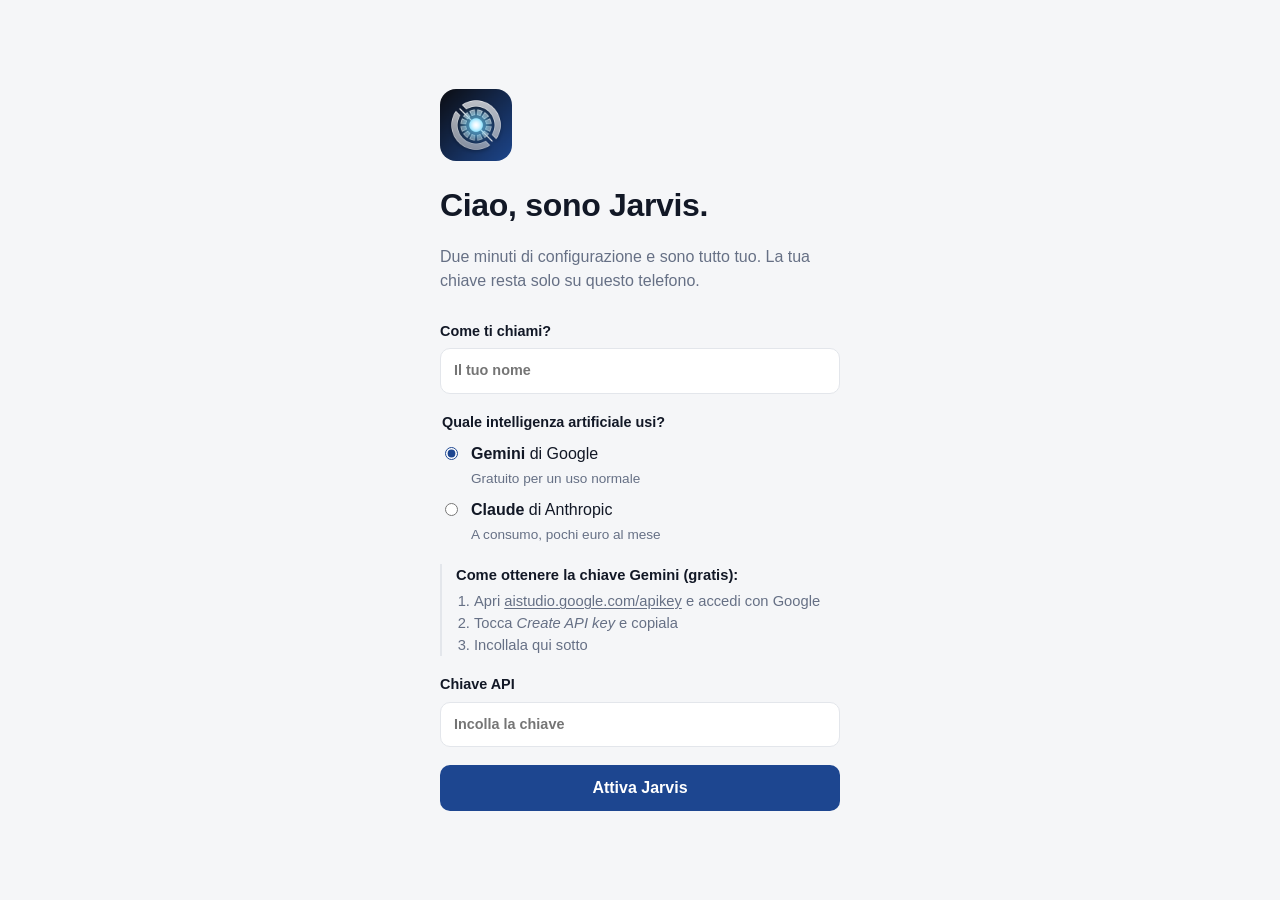
==== index.html @ 744f7053 "Jarvis: assistente personale PWA Co-Authored-By: Claude Opus 5.5 <noreply@anthropic.com>" ====
<!doctype html>
<html lang="it">
<head>
  <meta charset="utf-8">
  <meta name="viewport" content="width=device-width, initial-scale=1, viewport-fit=cover, interactive-widget=resizes-content">
  <title>Jarvis</title>
  <meta name="description" content="Jarvis, il tuo assistente personale.">
  <meta name="theme-color" content="#f5f6f8" media="(prefers-color-scheme: light)">
  <meta name="theme-color" content="#0c0e14" media="(prefers-color-scheme: dark)">
  <meta name="apple-mobile-web-app-capable" content="yes">
  <meta name="mobile-web-app-capable" content="yes">
  <meta name="apple-mobile-web-app-status-bar-style" content="default">
  <meta name="apple-mobile-web-app-title" content="Jarvis">
  <link rel="manifest" href="manifest.webmanifest">
  <link rel="icon" type="image/png" sizes="48x48" href="icons/favicon-48.png">
  <link rel="apple-touch-icon" href="icons/apple-touch-icon.png">
  <link rel="stylesheet" href="style.css">
</head>
<body>
  <!-- Configurazione iniziale -->
  <section id="setup" class="screen" hidden>
    <div class="setup-card">
      <img class="app-icon big" src="icons/icon-192.png" alt="">
      <h1 class="serif">Ciao, sono Jarvis.</h1>
      <p class="muted">Due minuti di configurazione e sono tutto tuo. La tua chiave resta solo su questo telefono.</p>

      <form id="setup-form">
        <label>Come ti chiami?
          <input id="setup-name" autocomplete="given-name" placeholder="Il tuo nome" required>
        </label>

        <fieldset>
          <legend>Quale intelligenza artificiale usi?</legend>
          <label class="choice">
            <input type="radio" name="provider" value="gemini" checked>
            <span><strong>Gemini</strong> di Google<br><span class="muted small">Gratuito per un uso normale</span></span>
          </label>
          <label class="choice">
            <input type="radio" name="provider" value="claude">
            <span><strong>Claude</strong> di Anthropic<br><span class="muted small">A consumo, pochi euro al mese</span></span>
          </label>
        </fieldset>

        <div class="howto" data-for="gemini">
          <p><strong>Come ottenere la chiave Gemini (gratis):</strong></p>
          <ol>
            <li>Apri <a href="https://aistudio.google.com/apikey" target="_blank" rel="noopener">aistudio.google.com/apikey</a> e accedi con Google</li>
            <li>Tocca <em>Create API key</em> e copiala</li>
            <li>Incollala qui sotto</li>
          </ol>
        </div>
        <div class="howto" data-for="claude" hidden>
          <p><strong>Come ottenere la chiave Claude:</strong></p>
          <ol>
            <li>Apri <a href="https://console.anthropic.com/settings/keys" target="_blank" rel="noopener">console.anthropic.com</a> e crea un account</li>
            <li>In <em>Billing</em> aggiungi qualche euro di credito</li>
            <li>In <em>API keys</em> tocca <em>Create key</em>, copiala e incollala qui sotto</li>
          </ol>
          <p class="muted small">L'abbonamento Claude Pro/Max non vale qui: serve una chiave API.</p>
        </div>

        <label>Chiave API
          <input id="setup-key" type="password" autocomplete="off" spellcheck="false" placeholder="Incolla la chiave" required>
        </label>

        <p id="setup-error" class="error" hidden></p>
        <button id="setup-submit" type="submit" class="primary">Attiva Jarvis</button>
      </form>
    </div>
  </section>

  <!-- App principale -->
  <section id="main" class="screen" hidden>
    <header class="topbar">
      <div class="brand serif"><img class="app-icon" src="icons/icon-192.png" alt="">Jarvis</div>
      <nav class="tabs" role="tablist">
        <button role="tab" data-tab="chat" aria-selected="true">Chat</button>
        <button role="tab" data-tab="notes" aria-selected="false">Promemoria <span id="notes-badge" class="badge" hidden></span></button>
        <button role="tab" data-tab="settings" aria-selected="false" aria-label="Impostazioni"><svg viewBox="0 0 24 24"><circle cx="12" cy="12" r="3"/><path d="M19.4 15a1.7 1.7 0 0 0 .3 1.8l.1.1a2 2 0 1 1-2.8 2.8l-.1-.1a1.7 1.7 0 0 0-1.8-.3 1.7 1.7 0 0 0-1 1.5V21a2 2 0 1 1-4 0v-.1a1.7 1.7 0 0 0-1.1-1.5 1.7 1.7 0 0 0-1.8.3l-.1.1a2 2 0 1 1-2.8-2.8l.1-.1a1.7 1.7 0 0 0 .3-1.8 1.7 1.7 0 0 0-1.5-1H3a2 2 0 1 1 0-4h.1a1.7 1.7 0 0 0 1.5-1.1 1.7 1.7 0 0 0-.3-1.8l-.1-.1a2 2 0 1 1 2.8-2.8l.1.1a1.7 1.7 0 0 0 1.8.3H9a1.7 1.7 0 0 0 1-1.5V3a2 2 0 1 1 4 0v.1a1.7 1.7 0 0 0 1 1.5 1.7 1.7 0 0 0 1.8-.3l.1-.1a2 2 0 1 1 2.8 2.8l-.1.1a1.7 1.7 0 0 0-.3 1.8V9a1.7 1.7 0 0 0 1.5 1H21a2 2 0 1 1 0 4h-.1a1.7 1.7 0 0 0-1.5 1z"/></svg></button>
      </nav>
    </header>

    <div id="install-banner" class="banner" hidden>
      <span id="install-text"></span>
      <button id="install-btn" class="ghost" hidden>Installa</button>
      <button id="install-close" class="close" aria-label="Chiudi"><svg viewBox="0 0 24 24"><path d="M6 6l12 12M18 6L6 18"/></svg></button>
    </div>

    <!-- Chat -->
    <div id="tab-chat" class="tab">
      <div id="messages" class="messages" aria-live="polite"></div>
      <div class="quick">
        <button data-quick="brief">Brief del giorno</button>
        <button data-quick="news">Notizie</button>
        <button data-quick="email">Scrivi una email</button>
      </div>
      <form id="composer" class="composer">
        <button id="mic" type="button" class="icon" aria-label="Parla" hidden><svg viewBox="0 0 24 24"><rect x="9" y="3" width="6" height="11" rx="3"/><path d="M5 11a7 7 0 0 0 14 0M12 18v3"/></svg></button>
        <textarea id="input" rows="1" placeholder="Chiedi a Jarvis…" enterkeyhint="send"></textarea>
        <button id="send" type="submit" class="icon primary" aria-label="Invia"><svg viewBox="0 0 24 24"><path d="M12 19V5M5 12l7-7 7 7"/></svg></button>
      </form>
    </div>

    <!-- Promemoria -->
    <div id="tab-notes" class="tab" hidden>
      <form id="note-form" class="note-form">
        <input id="note-text" placeholder="Nuovo promemoria…" required>
        <input id="note-date" type="date" aria-label="Scadenza">
        <button type="submit" class="primary">Aggiungi</button>
      </form>
      <p class="muted small">Puoi anche dire a Jarvis "ricordami di…" in chat.</p>
      <ul id="notes" class="notes"></ul>
    </div>

    <!-- Impostazioni -->
    <div id="tab-settings" class="tab" hidden>
      <form id="settings-form" class="settings">
        <label>Il tuo nome <input id="set-name"></label>
        <label>Intelligenza artificiale
          <select id="set-provider">
            <option value="gemini">Gemini (Google)</option>
            <option value="claude">Claude (Anthropic)</option>
          </select>
        </label>
        <label>Chiave API <input id="set-key" type="password" autocomplete="off" spellcheck="false"></label>
        <label data-for="claude">Modello Claude
          <select id="set-claude-model">
            <option value="claude-opus-5-5">Opus 5.5 — il più capace</option>
            <option value="claude-sonnet-5-5">Sonnet 5.5 — equilibrato, costa la metà</option>
            <option value="claude-haiku-5-5">Haiku 5.5 — veloce ed economico</option>
          </select>
        </label>
        <label class="choice"><input id="set-voice" type="checkbox"> <span>Leggi le risposte ad alta voce</span></label>
        <p id="settings-msg" class="small" hidden></p>
        <button type="submit" class="primary">Salva</button>
      </form>
      <div class="danger-zone">
        <button id="clear-chat" class="ghost">Cancella la conversazione</button>
        <button id="reset-all" class="ghost danger">Reset completo (cancella tutto)</button>
      </div>
      <p class="muted small">I dati restano solo su questo telefono. Jarvis non invia email né fa acquisti: prepara bozze che invii tu.</p>
    </div>
  </section>

  <script type="module" src="app.js"></script>
</body>
</html>
---- style.css ----
:root {
  --bg: #f5f6f8;
  --surface: #ffffff;
  --line: #e3e6eb;
  --text: #121826;
  --muted: #667085;
  --accent: #1d4690;
  --on-accent: #ffffff;
  --soft: #eceff4;
  --danger: #b42318;
  --radius: 12px;
  color-scheme: light;
}
@media (prefers-color-scheme: dark) {
  :root {
    --bg: #0c0e14;
    --surface: #151a24;
    --line: #232a38;
    --text: #e8ecf3;
    --muted: #8a93a6;
    --accent: #7cc4f2;
    --on-accent: #0c0e14;
    --soft: #1a2030;
    --danger: #f97066;
    color-scheme: dark;
  }
}

* { box-sizing: border-box; }
html, body { height: 100%; }
body {
  margin: 0;
  background: var(--bg);
  color: var(--text);
  font: 16px/1.5 -apple-system, BlinkMacSystemFont, "Segoe UI", Roboto, sans-serif;
  -webkit-tap-highlight-color: transparent;
}
[hidden] { display: none !important; }
a { color: inherit; text-decoration-thickness: 1px; text-underline-offset: 2px; }
button, input, select, textarea { font: inherit; color: inherit; }
svg { width: 20px; height: 20px; fill: none; stroke: currentColor; stroke-width: 1.8; stroke-linecap: round; stroke-linejoin: round; display: block; }

.muted { color: var(--muted); }
.small { font-size: .85rem; }
.error { color: var(--danger); }
.serif { letter-spacing: -.01em; }
.app-icon { width: 30px; height: 30px; border-radius: 7px; display: block; }
.app-icon.big { width: 72px; height: 72px; border-radius: 16px; margin-bottom: 20px; }

.screen {
  height: 100dvh;
  display: flex;
  flex-direction: column;
  padding: env(safe-area-inset-top) env(safe-area-inset-right) env(safe-area-inset-bottom) env(safe-area-inset-left);
}

/* Configurazione */
#setup { overflow-y: auto; }
.setup-card { width: 100%; max-width: 440px; margin: auto; padding: 40px 20px; }
.setup-card h1 { margin: 0 0 6px; font-size: 2rem; font-weight: 600; }
.setup-card form { display: grid; gap: 18px; margin-top: 28px; }
label { display: grid; gap: 6px; font-size: .9rem; font-weight: 600; }
fieldset { border: 0; padding: 0; margin: 0; display: grid; gap: 8px; }
legend { font-size: .9rem; font-weight: 600; margin-bottom: 8px; }
.choice { display: flex; gap: 10px; align-items: flex-start; font-weight: 400; font-size: 1rem; }
.choice input { margin-top: 5px; accent-color: var(--accent); }
.howto { border-left: 2px solid var(--line); padding: 0 0 0 14px; font-size: .92rem; color: var(--muted); }
.howto p { margin: 0 0 4px; color: var(--text); }
.howto ol { padding-left: 18px; margin: 0; }

input:not([type=radio]):not([type=checkbox]), select, textarea {
  width: 100%; padding: 11px 13px; border-radius: 10px;
  background: var(--surface); border: 1px solid var(--line); outline: none;
}
input:focus, select:focus, textarea:focus { border-color: var(--accent); }

button { cursor: pointer; border: 0; border-radius: 10px; padding: 11px 16px; background: var(--soft); }
button.primary { background: var(--accent); color: var(--on-accent); font-weight: 600; }
button:disabled { opacity: .45; }
button.ghost { background: transparent; border: 1px solid var(--line); }
button.danger { color: var(--danger); }
button.icon { width: 44px; height: 44px; padding: 0; flex: none; display: grid; place-items: center; border-radius: 50%; }

/* Barra superiore */
.topbar {
  display: flex; align-items: center; justify-content: space-between; gap: 8px;
  padding: 10px 16px; border-bottom: 1px solid var(--line); background: var(--bg);
}
.brand { font-size: 1.2rem; font-weight: 650; display: flex; align-items: center; gap: 10px; }
.tabs { display: flex; gap: 2px; }
.tabs button { padding: 7px 11px; background: transparent; color: var(--muted); font-size: .92rem; display: flex; align-items: center; gap: 6px; }
.tabs button[aria-selected=true] { color: var(--text); background: var(--soft); }
.badge { background: var(--danger); color: #fff; border-radius: 99px; min-width: 18px; padding: 0 5px; font-size: .72rem; font-weight: 700; line-height: 18px; text-align: center; }

.banner {
  display: flex; align-items: center; gap: 8px; margin: 10px 16px 0; padding: 10px 12px;
  background: var(--surface); border: 1px solid var(--line); border-radius: var(--radius); font-size: .9rem;
}
.banner span { flex: 1; }
.banner button { padding: 6px 10px; }
.banner .close { width: 32px; height: 32px; padding: 0; display: grid; place-items: center; background: transparent; }

.tab { flex: 1; min-height: 0; display: flex; flex-direction: column; }
#tab-notes, #tab-settings { overflow-y: auto; padding: 18px 16px; gap: 12px; }

/* Chat */
.messages { flex: 1; overflow-y: auto; padding: 18px 16px; display: flex; flex-direction: column; gap: 14px; }
.msg { max-width: 86%; overflow-wrap: anywhere; }
.msg.user { align-self: flex-end; background: var(--accent); color: var(--on-accent); padding: 9px 14px; border-radius: 18px 18px 4px 18px; white-space: pre-wrap; }
.msg.assistant { align-self: flex-start; padding: 2px 0; max-width: 100%; }
.msg.assistant p { margin: 0 0 8px; }
.msg.assistant p:last-of-type { margin-bottom: 0; }
.msg.assistant ul, .msg.assistant ol { margin: 4px 0 8px; padding-left: 20px; }
.msg.assistant code { background: var(--soft); padding: 1px 5px; border-radius: 4px; font-size: .9em; }
.msg.error { color: var(--danger); }
.msg .sources { margin-top: 10px; font-size: .8rem; color: var(--muted); display: grid; gap: 2px; }
.msg .sources a { overflow: hidden; text-overflow: ellipsis; white-space: nowrap; }
.msg .saved { margin-top: 10px; font-size: .85rem; padding: 8px 10px; background: var(--surface); border: 1px solid var(--line); border-radius: 8px; }
.msg .actions { margin-top: 6px; display: flex; gap: 2px; }
.msg .actions button { padding: 4px 8px; font-size: .8rem; background: transparent; color: var(--muted); }
.typing { color: var(--muted); }
.typing::after { content: "Sto pensando…"; animation: fade 1.6s ease-in-out infinite; }
@keyframes fade { 50% { opacity: .4; } }

.empty { margin: auto 0; padding: 20px 4px; }
.empty h2 { font-size: 1.7rem; font-weight: 600; margin: 0 0 8px; }
.empty p { color: var(--muted); margin: 0; }

.quick { display: flex; gap: 8px; overflow-x: auto; padding: 0 16px 10px; scrollbar-width: none; }
.quick button { flex: none; padding: 7px 13px; border-radius: 99px; background: transparent; border: 1px solid var(--line); font-size: .87rem; }

.composer { display: flex; align-items: flex-end; gap: 6px; padding: 8px 12px 12px; border-top: 1px solid var(--line); }
.composer textarea { resize: none; max-height: 140px; border-radius: 22px; padding: 10px 16px; }
#mic { background: transparent; color: var(--muted); }
#mic.listening { background: var(--danger); color: #fff; }

/* Promemoria */
.note-form { display: grid; grid-template-columns: 1fr auto; gap: 8px; }
.note-form #note-text { grid-column: 1 / -1; }
.notes { list-style: none; margin: 8px 0 0; padding: 0; }
.notes li { display: flex; align-items: center; gap: 12px; padding: 12px 2px; border-bottom: 1px solid var(--line); }
.notes li.done .n-text { text-decoration: line-through; color: var(--muted); }
.notes input[type=checkbox] { width: 20px; height: 20px; accent-color: var(--accent); flex: none; margin: 0; }
.n-body { flex: 1; min-width: 0; }
.n-date { font-size: .8rem; color: var(--muted); }
.notes li.overdue .n-date { color: var(--danger); }
.notes .del { background: transparent; color: var(--muted); padding: 6px; }
.notes .del svg { width: 16px; height: 16px; }

/* Impostazioni */
.settings { display: grid; gap: 16px; }
.danger-zone { display: grid; gap: 8px; margin-top: 12px; padding-top: 16px; border-top: 1px solid var(--line); }
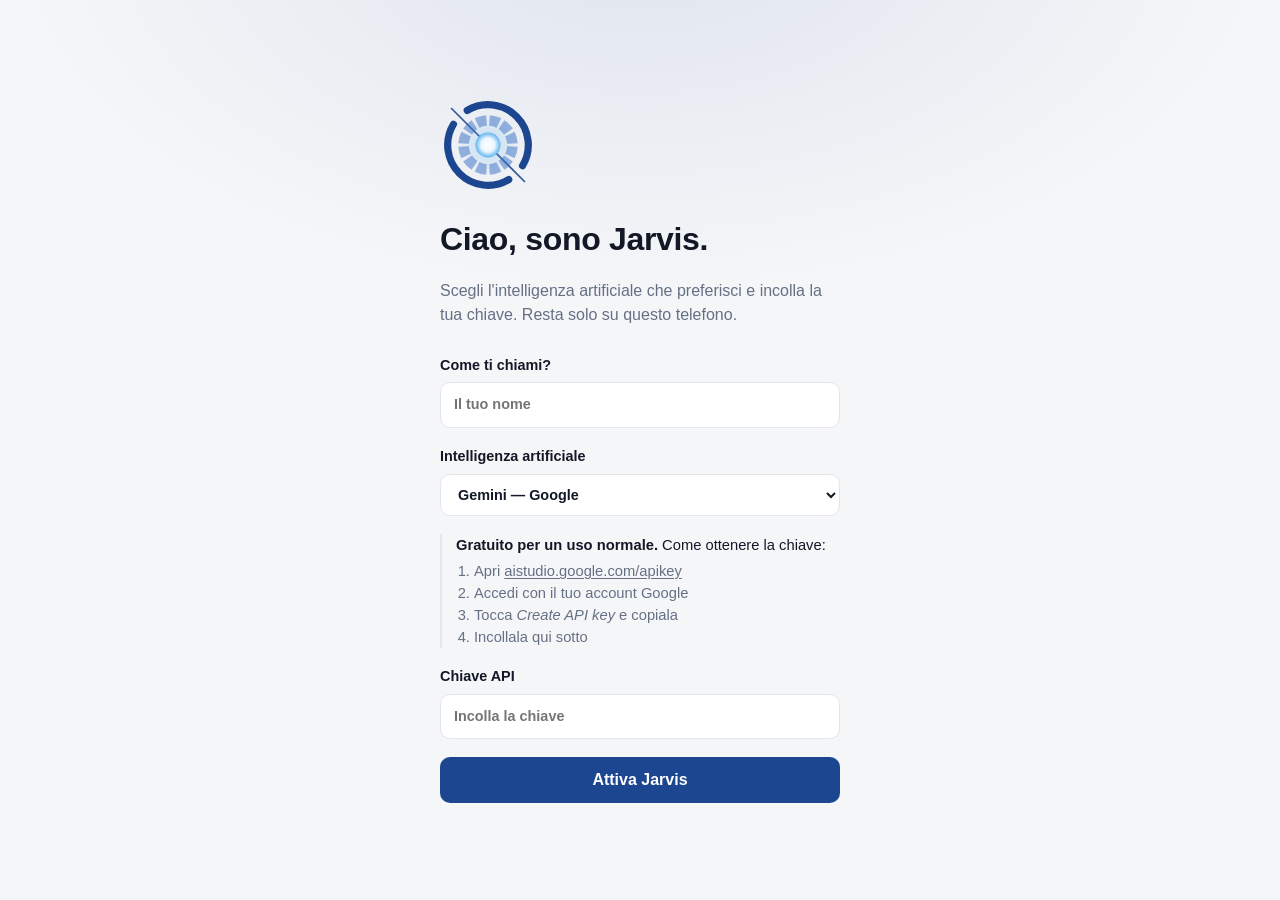
==== commit 0c3c79b6: "Reattore animato e supporto a 8 provider AI - Reattore SVG vivo: accensione, rotazione mentre pensa," ====
--- a/index.html
+++ b/index.html
@@ -17,47 +17,26 @@
   <link rel="stylesheet" href="style.css">
 </head>
 <body>
+  <!-- Accensione -->
+  <div id="boot" class="boot" hidden aria-hidden="true"><div class="reactor-slot xl"></div></div>
+
   <!-- Configurazione iniziale -->
   <section id="setup" class="screen" hidden>
     <div class="setup-card">
-      <img class="app-icon big" src="icons/icon-192.png" alt="">
-      <h1 class="serif">Ciao, sono Jarvis.</h1>
-      <p class="muted">Due minuti di configurazione e sono tutto tuo. La tua chiave resta solo su questo telefono.</p>
+      <div class="reactor-slot lg"></div>
+      <h1>Ciao, sono Jarvis.</h1>
+      <p class="muted">Scegli l'intelligenza artificiale che preferisci e incolla la tua chiave. Resta solo su questo telefono.</p>
 
       <form id="setup-form">
         <label>Come ti chiami?
           <input id="setup-name" autocomplete="given-name" placeholder="Il tuo nome" required>
         </label>
 
-        <fieldset>
-          <legend>Quale intelligenza artificiale usi?</legend>
-          <label class="choice">
-            <input type="radio" name="provider" value="gemini" checked>
-            <span><strong>Gemini</strong> di Google<br><span class="muted small">Gratuito per un uso normale</span></span>
-          </label>
-          <label class="choice">
-            <input type="radio" name="provider" value="claude">
-            <span><strong>Claude</strong> di Anthropic<br><span class="muted small">A consumo, pochi euro al mese</span></span>
-          </label>
-        </fieldset>
+        <label>Intelligenza artificiale
+          <select id="setup-provider"></select>
+        </label>
 
-        <div class="howto" data-for="gemini">
-          <p><strong>Come ottenere la chiave Gemini (gratis):</strong></p>
-          <ol>
-            <li>Apri <a href="https://aistudio.google.com/apikey" target="_blank" rel="noopener">aistudio.google.com/apikey</a> e accedi con Google</li>
-            <li>Tocca <em>Create API key</em> e copiala</li>
-            <li>Incollala qui sotto</li>
-          </ol>
-        </div>
-        <div class="howto" data-for="claude" hidden>
-          <p><strong>Come ottenere la chiave Claude:</strong></p>
-          <ol>
-            <li>Apri <a href="https://console.anthropic.com/settings/keys" target="_blank" rel="noopener">console.anthropic.com</a> e crea un account</li>
-            <li>In <em>Billing</em> aggiungi qualche euro di credito</li>
-            <li>In <em>API keys</em> tocca <em>Create key</em>, copiala e incollala qui sotto</li>
-          </ol>
-          <p class="muted small">L'abbonamento Claude Pro/Max non vale qui: serve una chiave API.</p>
-        </div>
+        <div id="setup-howto" class="howto"></div>
 
         <label>Chiave API
           <input id="setup-key" type="password" autocomplete="off" spellcheck="false" placeholder="Incolla la chiave" required>
@@ -71,24 +50,27 @@
 
   <!-- App principale -->
   <section id="main" class="screen" hidden>
-    <header class="topbar">
-      <div class="brand serif"><img class="app-icon" src="icons/icon-192.png" alt="">Jarvis</div>
+    <header class="topbar glass">
+      <div class="topbar-row">
+      <div class="brand"><div class="reactor-slot sm"></div><div><div>Jarvis</div><div id="model-chip" class="model-chip"></div></div></div>
       <nav class="tabs" role="tablist">
         <button role="tab" data-tab="chat" aria-selected="true">Chat</button>
         <button role="tab" data-tab="notes" aria-selected="false">Promemoria <span id="notes-badge" class="badge" hidden></span></button>
         <button role="tab" data-tab="settings" aria-selected="false" aria-label="Impostazioni"><svg viewBox="0 0 24 24"><circle cx="12" cy="12" r="3"/><path d="M19.4 15a1.7 1.7 0 0 0 .3 1.8l.1.1a2 2 0 1 1-2.8 2.8l-.1-.1a1.7 1.7 0 0 0-1.8-.3 1.7 1.7 0 0 0-1 1.5V21a2 2 0 1 1-4 0v-.1a1.7 1.7 0 0 0-1.1-1.5 1.7 1.7 0 0 0-1.8.3l-.1.1a2 2 0 1 1-2.8-2.8l.1-.1a1.7 1.7 0 0 0 .3-1.8 1.7 1.7 0 0 0-1.5-1H3a2 2 0 1 1 0-4h.1a1.7 1.7 0 0 0 1.5-1.1 1.7 1.7 0 0 0-.3-1.8l-.1-.1a2 2 0 1 1 2.8-2.8l.1.1a1.7 1.7 0 0 0 1.8.3H9a1.7 1.7 0 0 0 1-1.5V3a2 2 0 1 1 4 0v.1a1.7 1.7 0 0 0 1 1.5 1.7 1.7 0 0 0 1.8-.3l.1-.1a2 2 0 1 1 2.8 2.8l-.1.1a1.7 1.7 0 0 0-.3 1.8V9a1.7 1.7 0 0 0 1.5 1H21a2 2 0 1 1 0 4h-.1a1.7 1.7 0 0 0-1.5 1z"/></svg></button>
       </nav>
+      </div>
+      <div id="install-banner" class="banner" hidden>
+        <span id="install-text"></span>
+        <button id="install-btn" class="ghost" hidden>Installa</button>
+        <button id="install-close" class="close" aria-label="Chiudi"><svg viewBox="0 0 24 24"><path d="M6 6l12 12M18 6L6 18"/></svg></button>
+      </div>
     </header>
 
-    <div id="install-banner" class="banner" hidden>
-      <span id="install-text"></span>
-      <button id="install-btn" class="ghost" hidden>Installa</button>
-      <button id="install-close" class="close" aria-label="Chiudi"><svg viewBox="0 0 24 24"><path d="M6 6l12 12M18 6L6 18"/></svg></button>
-    </div>
 
     <!-- Chat -->
     <div id="tab-chat" class="tab">
       <div id="messages" class="messages" aria-live="polite"></div>
+      <div class="dock glass">
       <div class="quick">
         <button data-quick="brief">Brief del giorno</button>
         <button data-quick="news">Notizie</button>
@@ -99,6 +81,7 @@
         <textarea id="input" rows="1" placeholder="Chiedi a Jarvis…" enterkeyhint="send"></textarea>
         <button id="send" type="submit" class="icon primary" aria-label="Invia"><svg viewBox="0 0 24 24"><path d="M12 19V5M5 12l7-7 7 7"/></svg></button>
       </form>
+      </div>
     </div>
 
     <!-- Promemoria -->
@@ -116,21 +99,14 @@
     <div id="tab-settings" class="tab" hidden>
       <form id="settings-form" class="settings">
         <label>Il tuo nome <input id="set-name"></label>
-        <label>Intelligenza artificiale
-          <select id="set-provider">
-            <option value="gemini">Gemini (Google)</option>
-            <option value="claude">Claude (Anthropic)</option>
-          </select>
-        </label>
-        <label>Chiave API <input id="set-key" type="password" autocomplete="off" spellcheck="false"></label>
-        <label data-for="claude">Modello Claude
-          <select id="set-claude-model">
-            <option value="claude-opus-5-5">Opus 5.5 — il più capace</option>
-            <option value="claude-sonnet-5-5">Sonnet 5.5 — equilibrato, costa la metà</option>
-            <option value="claude-haiku-5-5">Haiku 5.5 — veloce ed economico</option>
-          </select>
+        <label>Intelligenza artificiale <select id="set-provider"></select></label>
+        <div id="set-howto" class="howto"></div>
+        <label>Chiave API <input id="set-key" type="password" autocomplete="off" spellcheck="false" placeholder="Incolla la chiave"></label>
+        <label>Modello
+          <select id="set-model" disabled><option>Salva la chiave per vedere i modelli</option></select>
         </label>
         <label class="choice"><input id="set-voice" type="checkbox"> <span>Leggi le risposte ad alta voce</span></label>
+        <label class="choice"><input id="set-motion" type="checkbox"> <span>Animazioni del reattore</span></label>
         <p id="settings-msg" class="small" hidden></p>
         <button type="submit" class="primary">Salva</button>
       </form>
@@ -138,7 +114,7 @@
         <button id="clear-chat" class="ghost">Cancella la conversazione</button>
         <button id="reset-all" class="ghost danger">Reset completo (cancella tutto)</button>
       </div>
-      <p class="muted small">I dati restano solo su questo telefono. Jarvis non invia email né fa acquisti: prepara bozze che invii tu.</p>
+      <p class="muted small">Chiavi e dati restano solo su questo telefono. Jarvis non invia email né fa acquisti: prepara bozze che invii tu.</p>
     </div>
   </section>
 
--- a/style.css
+++ b/style.css
@@ -8,7 +8,14 @@
   --on-accent: #ffffff;
   --soft: #eceff4;
   --danger: #b42318;
+  --ambient: rgba(29, 70, 144, .10);
+  --glass: rgba(245, 246, 248, .72);
+  /* reattore */
+  --r-ring: #1d4690;
+  --r-seg: #3a6fc4;
+  --core: #5fb4ee;
   --radius: 12px;
+  --top-h: 64px; /* aggiornato da JS con l'altezza reale della barra */
   color-scheme: light;
 }
 @media (prefers-color-scheme: dark) {
@@ -22,6 +29,11 @@
     --on-accent: #0c0e14;
     --soft: #1a2030;
     --danger: #f97066;
+    --ambient: rgba(70, 130, 210, .20);
+    --glass: rgba(12, 14, 20, .66);
+    --r-ring: #c8d6ec;
+    --r-seg: #8fc3ef;
+    --core: #7cc4f2;
     color-scheme: dark;
   }
 }
@@ -30,10 +42,11 @@
 html, body { height: 100%; }
 body {
   margin: 0;
-  background: var(--bg);
+  background: radial-gradient(900px 520px at 50% -8%, var(--ambient), transparent 70%) var(--bg) fixed;
   color: var(--text);
   font: 16px/1.5 -apple-system, BlinkMacSystemFont, "Segoe UI", Roboto, sans-serif;
   -webkit-tap-highlight-color: transparent;
+  --level: 0;
 }
 [hidden] { display: none !important; }
 a { color: inherit; text-decoration-thickness: 1px; text-underline-offset: 2px; }
@@ -43,9 +56,6 @@
 .muted { color: var(--muted); }
 .small { font-size: .85rem; }
 .error { color: var(--danger); }
-.serif { letter-spacing: -.01em; }
-.app-icon { width: 30px; height: 30px; border-radius: 7px; display: block; }
-.app-icon.big { width: 72px; height: 72px; border-radius: 16px; margin-bottom: 20px; }
 
 .screen {
   height: 100dvh;
@@ -54,18 +64,71 @@
   padding: env(safe-area-inset-top) env(safe-area-inset-right) env(safe-area-inset-bottom) env(safe-area-inset-left);
 }
 
-/* Configurazione */
+/* ================= Reattore ================= */
+.reactor-slot { flex: none; }
+.reactor-slot.sm { width: 34px; height: 34px; }
+.reactor-slot.lg { width: 96px; height: 96px; margin-bottom: 22px; }
+.reactor-slot.xl { width: min(56vw, 220px); aspect-ratio: 1; }
+.reactor-slot.hero-r { width: min(46vw, 176px); aspect-ratio: 1; }
+svg.reactor { width: 100%; height: 100%; overflow: visible; stroke: none; }
+.reactor .ring { fill: none; stroke: var(--r-ring); stroke-width: 15; }
+.reactor .slash { stroke: var(--r-ring); stroke-width: 3.5; opacity: .9; }
+.reactor .segs path { fill: var(--r-seg); opacity: .5; transition: opacity .25s; }
+.reactor .halo, .reactor .core, .reactor .segs { transform-box: view-box; transform-origin: 0 0; }
+.reactor .halo { opacity: calc(.45 + var(--level) * .55); transform: scale(calc(1 + var(--level) * .35)); }
+.reactor .core { transform: scale(calc(1 + var(--level) * .12)); }
+
+/* riposo: respiro lento */
+body[data-state=idle] .reactor .halo { animation: breathe 4.5s ease-in-out infinite; }
+@keyframes breathe { 50% { opacity: .75; transform: scale(1.08); } }
+
+/* pensa: i segmenti si accendono in sequenza e ruotano piano */
+body[data-state=thinking] .reactor .segs { animation: spin 9s linear infinite; }
+body[data-state=thinking] .reactor .segs path { animation: chase 1.1s ease-in-out infinite; animation-delay: calc(var(--i) * -.0917s); }
+body[data-state=thinking] .reactor .halo { animation: breathe 1.4s ease-in-out infinite; }
+@keyframes spin { to { transform: rotate(360deg); } }
+@keyframes chase { 0%, 100% { opacity: .22; } 30% { opacity: 1; } }
+
+/* ascolta / parla: reagisce agli impulsi (--level) */
+body[data-state=listening] .reactor .segs path,
+body[data-state=speaking] .reactor .segs path { opacity: calc(.45 + var(--level) * .55); }
+body[data-state=listening] .reactor .ring { animation: ring-glow 1.6s ease-in-out infinite; }
+@keyframes ring-glow { 50% { opacity: .55; } }
+
+/* accensione */
+.boot {
+  position: fixed; inset: 0; z-index: 50; display: grid; place-items: center;
+  background: radial-gradient(600px 600px at 50% 45%, var(--ambient), transparent 70%) var(--bg);
+  transition: opacity .55s ease, transform .55s ease;
+}
+.boot.out { opacity: 0; transform: scale(1.08); pointer-events: none; }
+.boot .ring, .boot .slash { stroke-dasharray: 1; stroke-dashoffset: 1; }
+.boot.on .ring { animation: draw .7s cubic-bezier(.6, 0, .2, 1) forwards; }
+.boot.on .slash { animation: draw .5s .45s ease-out forwards; }
+.boot .segs path { opacity: 0; }
+.boot.on .segs path { animation: seg-on .25s ease-out forwards; animation-delay: calc(.35s + var(--i) * .045s); }
+.boot .core, .boot .halo { transform: scale(0); }
+.boot.on .core { animation: core-on .6s .9s cubic-bezier(.3, 1.6, .5, 1) forwards; }
+.boot.on .halo { animation: halo-on .9s .9s ease-out forwards; }
+@keyframes draw { to { stroke-dashoffset: 0; } }
+@keyframes seg-on { to { opacity: .55; } }
+@keyframes core-on { to { transform: scale(1); } }
+@keyframes halo-on { 40% { transform: scale(1.6); opacity: 1; } 100% { transform: scale(1); opacity: .5; } }
+
+/* niente animazioni se richiesto */
+.no-motion .reactor *, .no-motion .msg { animation: none !important; transition: none !important; }
+
+/* ================= Configurazione ================= */
 #setup { overflow-y: auto; }
 .setup-card { width: 100%; max-width: 440px; margin: auto; padding: 40px 20px; }
-.setup-card h1 { margin: 0 0 6px; font-size: 2rem; font-weight: 600; }
+.setup-card h1 { margin: 0 0 6px; font-size: 2rem; font-weight: 650; letter-spacing: -.01em; }
 .setup-card form { display: grid; gap: 18px; margin-top: 28px; }
 label { display: grid; gap: 6px; font-size: .9rem; font-weight: 600; }
-fieldset { border: 0; padding: 0; margin: 0; display: grid; gap: 8px; }
-legend { font-size: .9rem; font-weight: 600; margin-bottom: 8px; }
-.choice { display: flex; gap: 10px; align-items: flex-start; font-weight: 400; font-size: 1rem; }
-.choice input { margin-top: 5px; accent-color: var(--accent); }
+.choice { display: flex; gap: 10px; align-items: center; font-weight: 400; font-size: 1rem; }
+.choice input { accent-color: var(--accent); width: 18px; height: 18px; margin: 0; }
 .howto { border-left: 2px solid var(--line); padding: 0 0 0 14px; font-size: .92rem; color: var(--muted); }
 .howto p { margin: 0 0 4px; color: var(--text); }
+.howto p.small { margin-top: 6px; color: var(--muted); }
 .howto ol { padding-left: 18px; margin: 0; }
 
 input:not([type=radio]):not([type=checkbox]), select, textarea {
@@ -81,31 +144,44 @@
 button.danger { color: var(--danger); }
 button.icon { width: 44px; height: 44px; padding: 0; flex: none; display: grid; place-items: center; border-radius: 50%; }
 
-/* Barra superiore */
+/* ================= App principale ================= */
+#main { position: relative; padding-top: 0; padding-bottom: 0; }
+
+.glass {
+  background: var(--glass);
+  -webkit-backdrop-filter: blur(20px) saturate(1.6);
+  backdrop-filter: blur(20px) saturate(1.6);
+}
+
 .topbar {
-  display: flex; align-items: center; justify-content: space-between; gap: 8px;
-  padding: 10px 16px; border-bottom: 1px solid var(--line); background: var(--bg);
-}
-.brand { font-size: 1.2rem; font-weight: 650; display: flex; align-items: center; gap: 10px; }
-.tabs { display: flex; gap: 2px; }
-.tabs button { padding: 7px 11px; background: transparent; color: var(--muted); font-size: .92rem; display: flex; align-items: center; gap: 6px; }
+  position: absolute; top: 0; left: 0; right: 0; z-index: 10;
+  padding: calc(10px + env(safe-area-inset-top)) calc(14px + env(safe-area-inset-right)) 10px calc(14px + env(safe-area-inset-left));
+  border-bottom: 1px solid var(--line);
+}
+.topbar-row { display: flex; align-items: center; justify-content: space-between; gap: 8px; }
+.brand { display: flex; align-items: center; gap: 10px; font-weight: 650; font-size: 1.1rem; line-height: 1.15; min-width: 0; }
+.model-chip { font-size: .72rem; font-weight: 400; color: var(--muted); white-space: nowrap; overflow: hidden; text-overflow: ellipsis; max-width: 42vw; }
+.tabs { display: flex; gap: 2px; flex: none; }
+.tabs button { padding: 7px 10px; background: transparent; color: var(--muted); font-size: .9rem; display: flex; align-items: center; gap: 6px; }
 .tabs button[aria-selected=true] { color: var(--text); background: var(--soft); }
 .badge { background: var(--danger); color: #fff; border-radius: 99px; min-width: 18px; padding: 0 5px; font-size: .72rem; font-weight: 700; line-height: 18px; text-align: center; }
 
-.banner {
-  display: flex; align-items: center; gap: 8px; margin: 10px 16px 0; padding: 10px 12px;
-  background: var(--surface); border: 1px solid var(--line); border-radius: var(--radius); font-size: .9rem;
-}
+.banner { display: flex; align-items: center; gap: 8px; margin-top: 10px; padding: 8px 10px; background: var(--surface); border: 1px solid var(--line); border-radius: var(--radius); font-size: .88rem; }
 .banner span { flex: 1; }
 .banner button { padding: 6px 10px; }
-.banner .close { width: 32px; height: 32px; padding: 0; display: grid; place-items: center; background: transparent; }
+.banner .close { width: 30px; height: 30px; padding: 0; display: grid; place-items: center; background: transparent; }
 
 .tab { flex: 1; min-height: 0; display: flex; flex-direction: column; }
-#tab-notes, #tab-settings { overflow-y: auto; padding: 18px 16px; gap: 12px; }
+#tab-notes, #tab-settings { overflow-y: auto; padding: calc(var(--top-h) + 18px) 16px calc(24px + env(safe-area-inset-bottom)); gap: 12px; }
 
 /* Chat */
-.messages { flex: 1; overflow-y: auto; padding: 18px 16px; display: flex; flex-direction: column; gap: 14px; }
-.msg { max-width: 86%; overflow-wrap: anywhere; }
+.messages {
+  flex: 1; overflow-y: auto; display: flex; flex-direction: column; gap: 14px;
+  padding: calc(var(--top-h) + 16px) 16px calc(130px + env(safe-area-inset-bottom));
+}
+.msg { max-width: 86%; overflow-wrap: anywhere; animation: rise .35s ease-out; }
+.msg.static { animation: none; }
+@keyframes rise { from { opacity: 0; transform: translateY(8px); } }
 .msg.user { align-self: flex-end; background: var(--accent); color: var(--on-accent); padding: 9px 14px; border-radius: 18px 18px 4px 18px; white-space: pre-wrap; }
 .msg.assistant { align-self: flex-start; padding: 2px 0; max-width: 100%; }
 .msg.assistant p { margin: 0 0 8px; }
@@ -118,21 +194,28 @@
 .msg .saved { margin-top: 10px; font-size: .85rem; padding: 8px 10px; background: var(--surface); border: 1px solid var(--line); border-radius: 8px; }
 .msg .actions { margin-top: 6px; display: flex; gap: 2px; }
 .msg .actions button { padding: 4px 8px; font-size: .8rem; background: transparent; color: var(--muted); }
-.typing { color: var(--muted); }
+.typing { color: var(--muted); display: inline-flex; align-items: center; gap: 10px; }
+.reactor-slot.xs { width: 26px; height: 26px; }
 .typing::after { content: "Sto pensando…"; animation: fade 1.6s ease-in-out infinite; }
 @keyframes fade { 50% { opacity: .4; } }
 
-.empty { margin: auto 0; padding: 20px 4px; }
-.empty h2 { font-size: 1.7rem; font-weight: 600; margin: 0 0 8px; }
+.empty { margin: auto 0; padding: 12px 4px; text-align: center; display: grid; justify-items: center; }
+.empty .hero { background: transparent; padding: 0; border-radius: 50%; margin-bottom: 22px; }
+.empty .hero:disabled { opacity: 1; cursor: default; }
+.empty h2 { font-size: 1.6rem; font-weight: 650; letter-spacing: -.01em; margin: 0 0 6px; }
 .empty p { color: var(--muted); margin: 0; }
 
-.quick { display: flex; gap: 8px; overflow-x: auto; padding: 0 16px 10px; scrollbar-width: none; }
+.dock {
+  position: absolute; left: 0; right: 0; bottom: 0; z-index: 10;
+  padding: 10px env(safe-area-inset-right) env(safe-area-inset-bottom) env(safe-area-inset-left);
+  border-top: 1px solid var(--line);
+}
+.quick { display: flex; gap: 8px; overflow-x: auto; padding: 0 14px 8px; scrollbar-width: none; }
 .quick button { flex: none; padding: 7px 13px; border-radius: 99px; background: transparent; border: 1px solid var(--line); font-size: .87rem; }
-
-.composer { display: flex; align-items: flex-end; gap: 6px; padding: 8px 12px 12px; border-top: 1px solid var(--line); }
+.composer { display: flex; align-items: flex-end; gap: 6px; padding: 0 12px 12px; }
 .composer textarea { resize: none; max-height: 140px; border-radius: 22px; padding: 10px 16px; }
 #mic { background: transparent; color: var(--muted); }
-#mic.listening { background: var(--danger); color: #fff; }
+#mic.listening { background: var(--accent); color: var(--on-accent); }
 
 /* Promemoria */
 .note-form { display: grid; grid-template-columns: 1fr auto; gap: 8px; }
